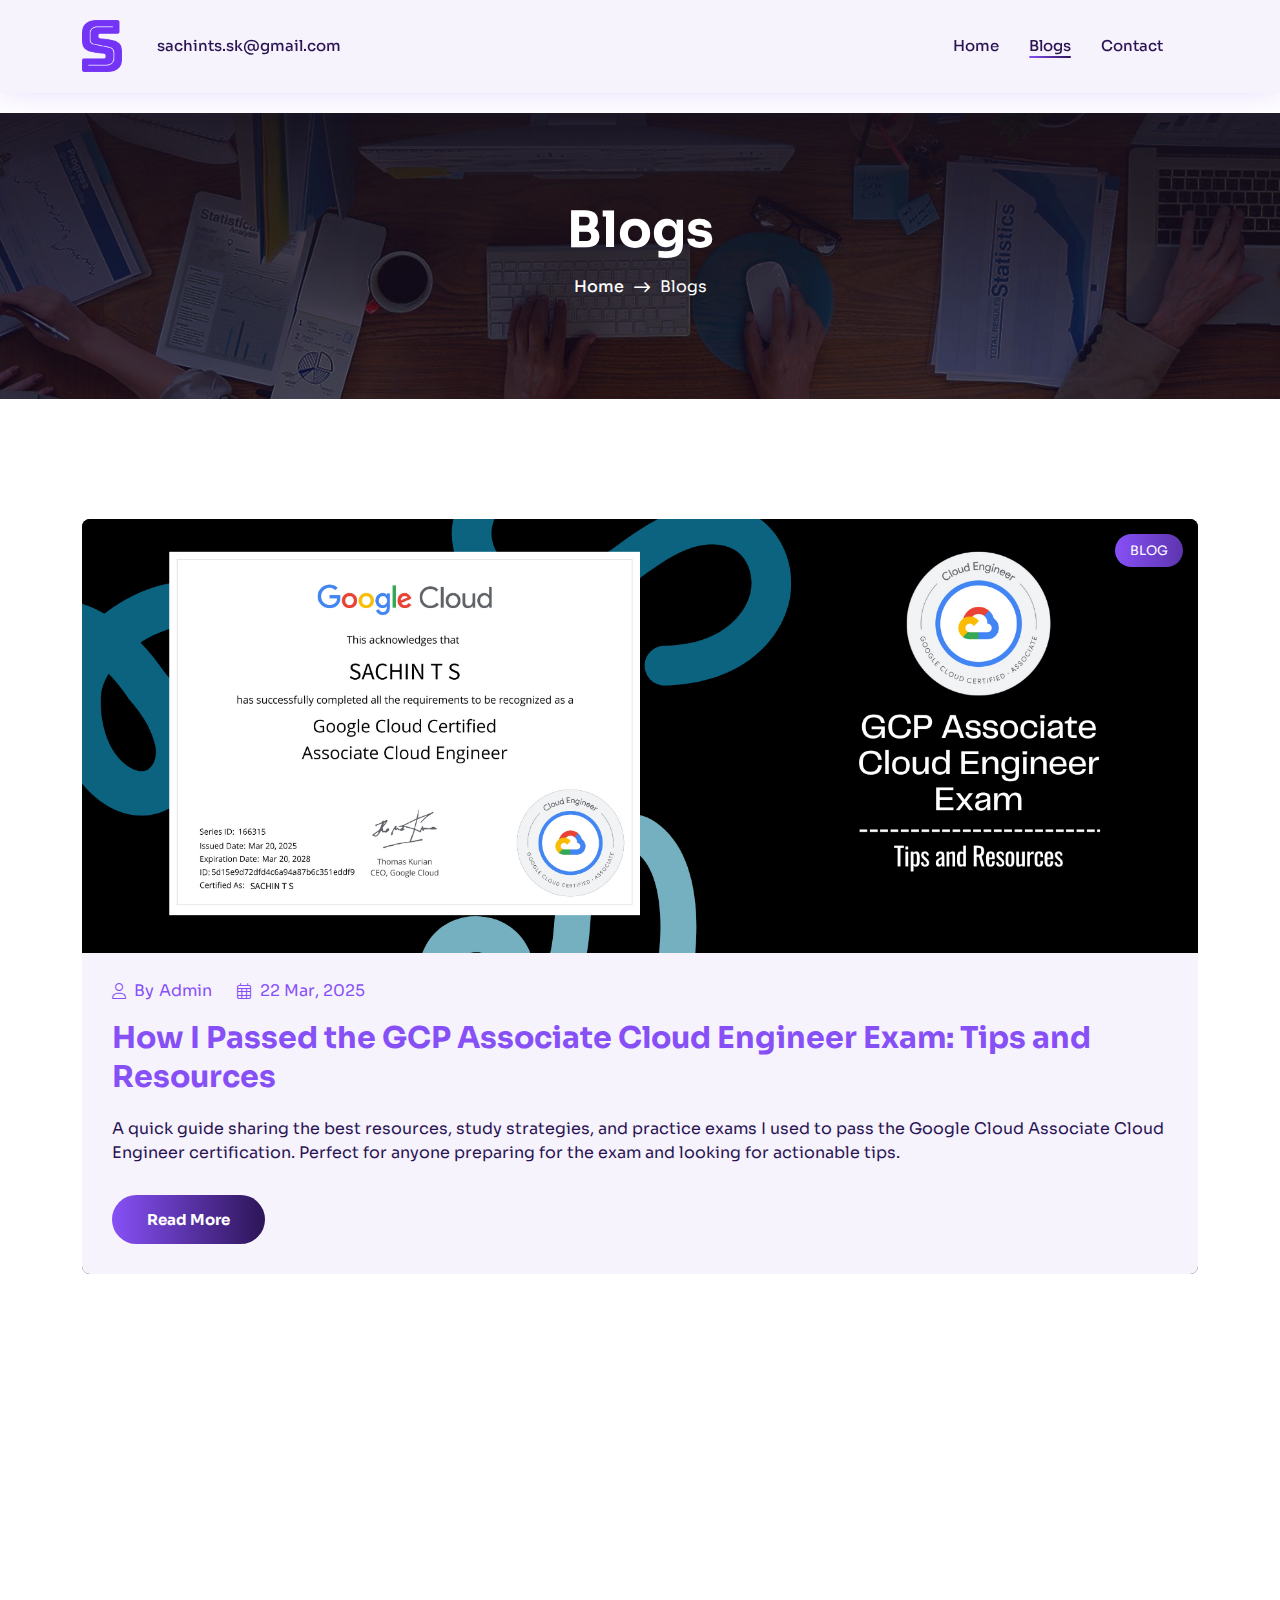
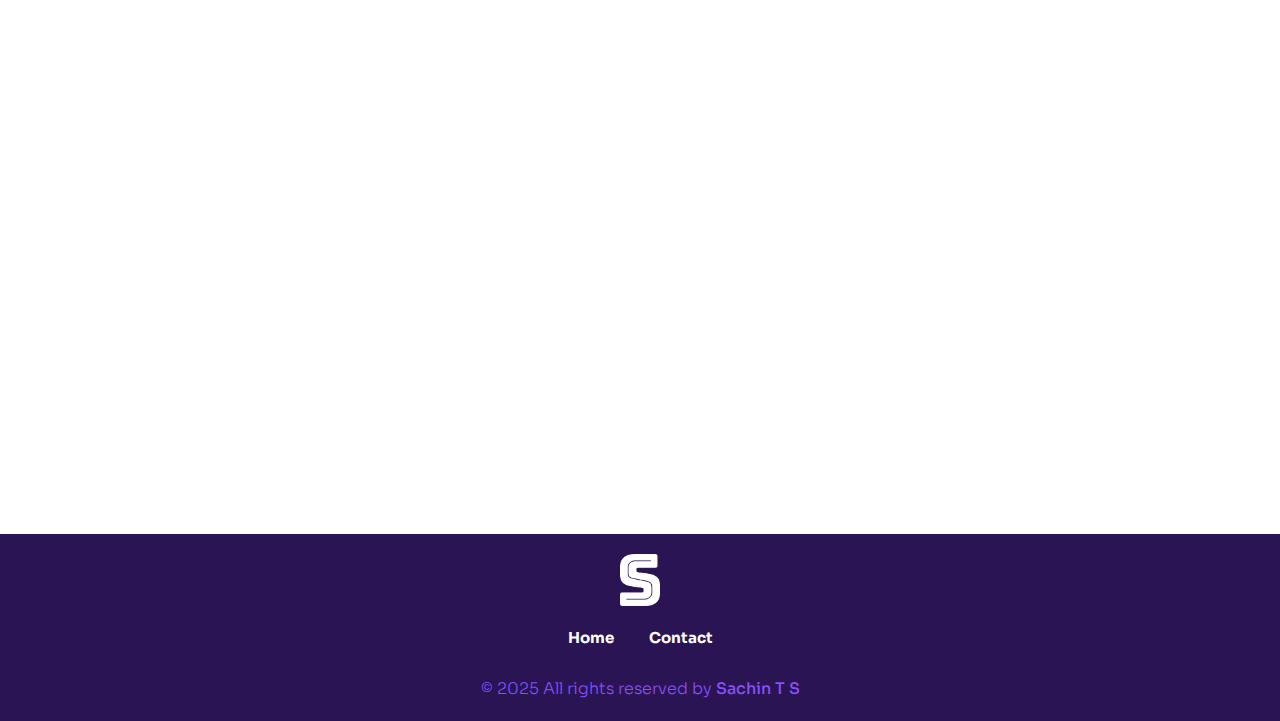
==== blog/index.html @ c93b5c6f "initial commit" ====
<!DOCTYPE html>
<html class="no-js" lang="en">

<head>
   <meta charset="utf-8" />
   <meta http-equiv="x-ua-compatible" content="ie=edge" />
   <meta name="viewport" content="width=device-width, initial-scale=1" />
   <meta name="description" content="" />

   <!-- Site Title -->
   <title>Blogs </title>

   <!-- Place favicon.ico in the root directory -->
   <link rel="apple-touch-icon" href="../assets/img/favicon.png" />
   <link rel="shortcut icon" type="image/png" href="../assets/img/favicon.png" />

   <!-- CSS here -->
   <link rel="stylesheet" href="../assets/css/animate.min.css" />
   <link rel="stylesheet" href="../assets/css/bootstrap.min.css" />
   <link rel="stylesheet" href="../assets/css/font-awesome-pro.min.css" />
   <link rel="stylesheet" href="../assets/css/flaticon_gerold.css" />
   <link rel="stylesheet" href="../assets/css/nice-select.css" />
   <link rel="stylesheet" href="../assets/css/backToTop.css" />
   <link rel="stylesheet" href="../assets/css/owl.carousel.min.css" />
   <link rel="stylesheet" href="../assets/css/swiper.min.css" />
   <link rel="stylesheet" href="../assets/css/odometer-theme-default.css" />
   <link rel="stylesheet" href="../assets/css/magnific-popup.css" />
   <link rel="stylesheet" href="../assets/css/main.css" />
   <link rel="stylesheet" href="../assets/css/main-2.css" />
   <link rel="stylesheet" href="../assets/css/main-3.css" />
   <link rel="stylesheet" href="../assets/css/light-mode.css" />
   <link rel="stylesheet" href="../assets/css/meanmenu.css" />
   <link rel="stylesheet" href="../assets/css/responsive.css" />
   <link rel="stylesheet" href="../assets/css/responsive-2.css" />
   <link rel="stylesheet" href="../assets/css/responsive-3.css" />
   <link rel="stylesheet" href="blog.css">
</head>

<body class="absolute_header inner-page light-mode">
   
<div id="content">
   <!-- HEADER START -->
  <header class="tj-header-area header-absolute">
   <div class="container">
      <div class="row">
         <div class="col-12 d-flex flex-wrap align-items-center">
            <div class="logo-box">
               <a href="../index.html">
                  <img src="../assets/img/logo/logo-dark.png" alt="" />
               </a>
            </div>
            <div class="header-info-list d-none d-md-inline-block">
               <ul class="ul-reset">
                  <li><a href="mailto:sachints.sk@gmail.com">sachints.sk@gmail.com</a></li>
               </ul>
            </div>
            <div class="header-menu" id="headerMenu">
               <nav>
                  <ul>
                     <li class=" ">
                        <a class="" href="../index.html">Home</a>
                       
                     </li>
                     <li class="current-menu-item">
                        <a href="../blog/">Blogs</a>
                        
                     </li>
                    
                     <li><a href="../contact.html">Contact</a></li>
                      <!--
                     <li><a href="services-light.html">Services</a></li>
                     <li><a href="portfolio-light.html">Portfolios</a></li>
                     <li class="">
                        <a href="blog-light.html">Blog</a>
                        
                     </li>
                    
                     -->
                  </ul>
               </nav>
            </div>
            <div class="mobile-menu d-lg-none"></div>
            <div class="header-button">
              
            </div>
            <div class="menu-bar d-lg-none">
               <button>
                  <span></span>
                  <span></span>
                  <span></span>
                  <span></span>
               </button>
            </div>
         </div>
      </div>
   </div>
</header>
<header class="tj-header-area header-2 header-sticky sticky-out">
   <div class="container">
      <div class="row">
         <div class="col-12 d-flex flex-wrap align-items-center">
            <div class="logo-box">
               <a href="../index.html">
                  <img src="../assets/img/logo/logo-dark.png" alt="" />
               </a>
            </div>
            <div class="header-info-list d-none d-md-inline-block">
               <ul class="ul-reset">
                  <li><a href="mailto:sachints.sk@gmail.com">sachints.sk@gmail.com</a></li>
               </ul>
            </div>
            <div class="header-menu" id="headerMenu">
               <nav>
                  <ul>
                     <li class=" ">
                        <a class="" href="../index.html">Home</a>
                       
                     </li>
                     <li class="current-menu-item">
                        <a href="../blog/">Blogs</a>
                        
                     </li>
                    
                    
                     <li><a href="../contact.html">Contact</a></li>
                      <!--
                     <li><a href="services-light.html">Services</a></li>
                     <li><a href="portfolio-light.html">Portfolios</a></li>
                    
                     <li><a href="contact-light.html">Contact</a></li>
                     -->
                  </ul>
               </nav>
            </div>
            <div class="mobile-menu d-lg-none"></div>
            <div class="header-button">
              
            </div>
            <div class="menu-bar d-lg-none">
               <button>
                  <span></span>
                  <span></span>
                  <span></span>
                  <span></span>
               </button>
            </div>
         </div>
      </div>
   </div>
</header>
<!-- HEADER END -->


   <main class="site-content" id="content">
     <!-- START: Breadcrumb Area -->
     <section class="breadcrumb_area" data-bg-image="../assets/img/blogbg.jpg"
     data-bg-color="#140C1C">
     <div class="container">
        <div class="row">
           <div class="col">
              <div class="breadcrumb_content d-flex flex-column align-items-center">
                 <h2 class="title wow fadeInUp" data-wow-delay=".3s">Blogs</h2>
                 <div class="breadcrumb_navigation wow fadeInUp" data-wow-delay=".5s">
                    <span><a href="../">Home</a></span>
                    <i class="far fa-long-arrow-right"></i>
                    <span class="current-item">Blogs</span>
                 </div>
              </div>
           </div>
        </div>
     </div>
  </section>
  <!-- END: Breadcrumb Area -->

      <!-- START: Blog Section -->
      <section class="full-width tj-posts__area">
         <div class="container">
            <div class="row justify-content-center">
               
               <div class="tj-post__container">
                  <article class="tj-post wow fadeInUp" data-wow-delay=".3s">
                     <div class="tj-post__thumb">
                        <a href="How-I-Passed-the-GCP-Associate-Cloud-Engineer-Exam.html">
                           <img src="../assets/img/blog/GCP-Associate-Cloud-Engineer-Exam.png" alt="" />
                        </a>

                        <a href="#" class="category">Blog</a>
                     </div>
                     <div class="tj-post__content">
                        <div class="tj-post__meta entry-meta">
                           <span><i class="fa-light fa-user"></i> <a href="#">By Admin</a></span>
                           <span><i class="fa-light fa-calendar-days"></i> 22 Mar, 2025</span>
                          
                        </div>
                        <h3 class="tj-post__title entry-title">
                           <a href="How-I-Passed-the-GCP-Associate-Cloud-Engineer-Exam.html">How I Passed the GCP Associate Cloud Engineer Exam: Tips and Resources</a>
                        </h3>
                        <div class="tj-post__excerpt">
                           <p>
                              A quick guide sharing the best resources, study strategies, and practice exams I used to pass the Google Cloud Associate Cloud Engineer certification. Perfect for anyone preparing for the exam and looking for actionable tips.
                           </p>
                        </div>
                        <div class="tj-post__btn">
                           <a href="How-I-Passed-the-GCP-Associate-Cloud-Engineer-Exam.html" class="tj-btn-primary">Read more</a>
                        </div>
                     </div>
                  </article>

                  

                  

                  
                  

                  
               </div>

               
            </div>

            
         </div>
<br>
         <div class="container">
            <div class="row justify-content-center">
               
               <div class="tj-post__container">
                  <article class="tj-post wow fadeInUp" data-wow-delay=".3s">
                     <div class="tj-post__thumb">
                        <a href="Published-My-First-App-on-the-Google-Play-Store.html">
                           <img src="../assets/img/blog/CraftaStory-bannerblog.png" alt="" />
                        </a>

                        <a href="#" class="category">Project</a>
                     </div>
                     <div class="tj-post__content">
                        <div class="tj-post__meta entry-meta">
                           <span><i class="fa-light fa-user"></i> <a href="#">By Admin</a></span>
                           <span><i class="fa-light fa-calendar-days"></i> 20 Jan, 2025</span>
                          
                        </div>
                        <h3 class="tj-post__title entry-title">
                           <a href="Published-My-First-App-on-the-Google-Play-Store.html">Finally Here! I've Published My First App on the Google Play Store!</a>
                        </h3>
                        <div class="tj-post__excerpt">
                           <p>
                              I'm beyond excited to announce that my first app, Craft a Story, is officially available on the Google Play Store! It's been a journey filled with challenges, learning, and lots of coding, and I'm thrilled to finally share it with the world.
                           </p>
                        </div>
                        <div class="tj-post__btn">
                           <a href="Published-My-First-App-on-the-Google-Play-Store.html" class="tj-btn-primary">Read more</a>
                        </div>
                     </div>
                  </article>

                  

                  

                  
                  

                  
               </div>

               
            </div>

            
         </div>

      </section>
      <!-- END: Blog Section -->
   </main>

   <!-- FOOTER AREA START -->
   <footer class="tj-footer-area">
      <div class="container">
         <div class="row">
            <div class="col-md-12 text-center">
               <div class="footer-logo-box">
                  <a href="#"><img src="../assets/img/logo/logo.png" alt="" /></a>
               </div>
               <div class="footer-menu">
                  <nav>
                     <ul>
                       
                       
                        <li><a href="../index.html">Home</a></li>
                        <li><a href="../contact.html">Contact</a></li>
                     </ul>
                  </nav>
               </div>
               <div class="copy-text">
                  <p>&copy; 2025 All rights reserved by <a href="#" target="_blank">Sachin T S</a></p>
               </div>
            </div>
         </div>
      </div>
   </footer>
   <!-- FOOTER AREA END -->
</div>
   <!-- JS here -->
   <script src="../assets/js/jquery.min.js"></script>
   <script src="../assets/js/bootstrap.bundle.min.js"></script>
   <script src="../assets/js/nice-select.min.js"></script>
   <script src="../assets/js/backToTop.js"></script>
   <script src="../assets/js/appear.min.js"></script>
   <script src="../assets/js/wow.min.js"></script>
   <script src="../assets/js/gsap.min.js"></script>
   <script src="../assets/js/ScrollTrigger.min.js"></script>
   <script src="../assets/js/lenis.min.js"></script>
   <script src="../assets/js/lightcase.js"></script>
   <script src="../assets/js/owl.carousel.min.js"></script>
   <script src="../assets/js/swiper.min.js"></script>
   <script src="../assets/js/imagesloaded-pkgd.js"></script>
   <script src="../assets/js/isotope.pkgd.min.js"></script>
   <script src="../assets/js/odometer.min.js"></script>
   <script src="../assets/js/magnific-popup.js"></script>
   <script src="../assets/js/validate.min.js"></script>
   <script src="../assets/js/meanmenu.js"></script>
   <script src="../assets/js/main.js"></script>





     

</body>

</html>
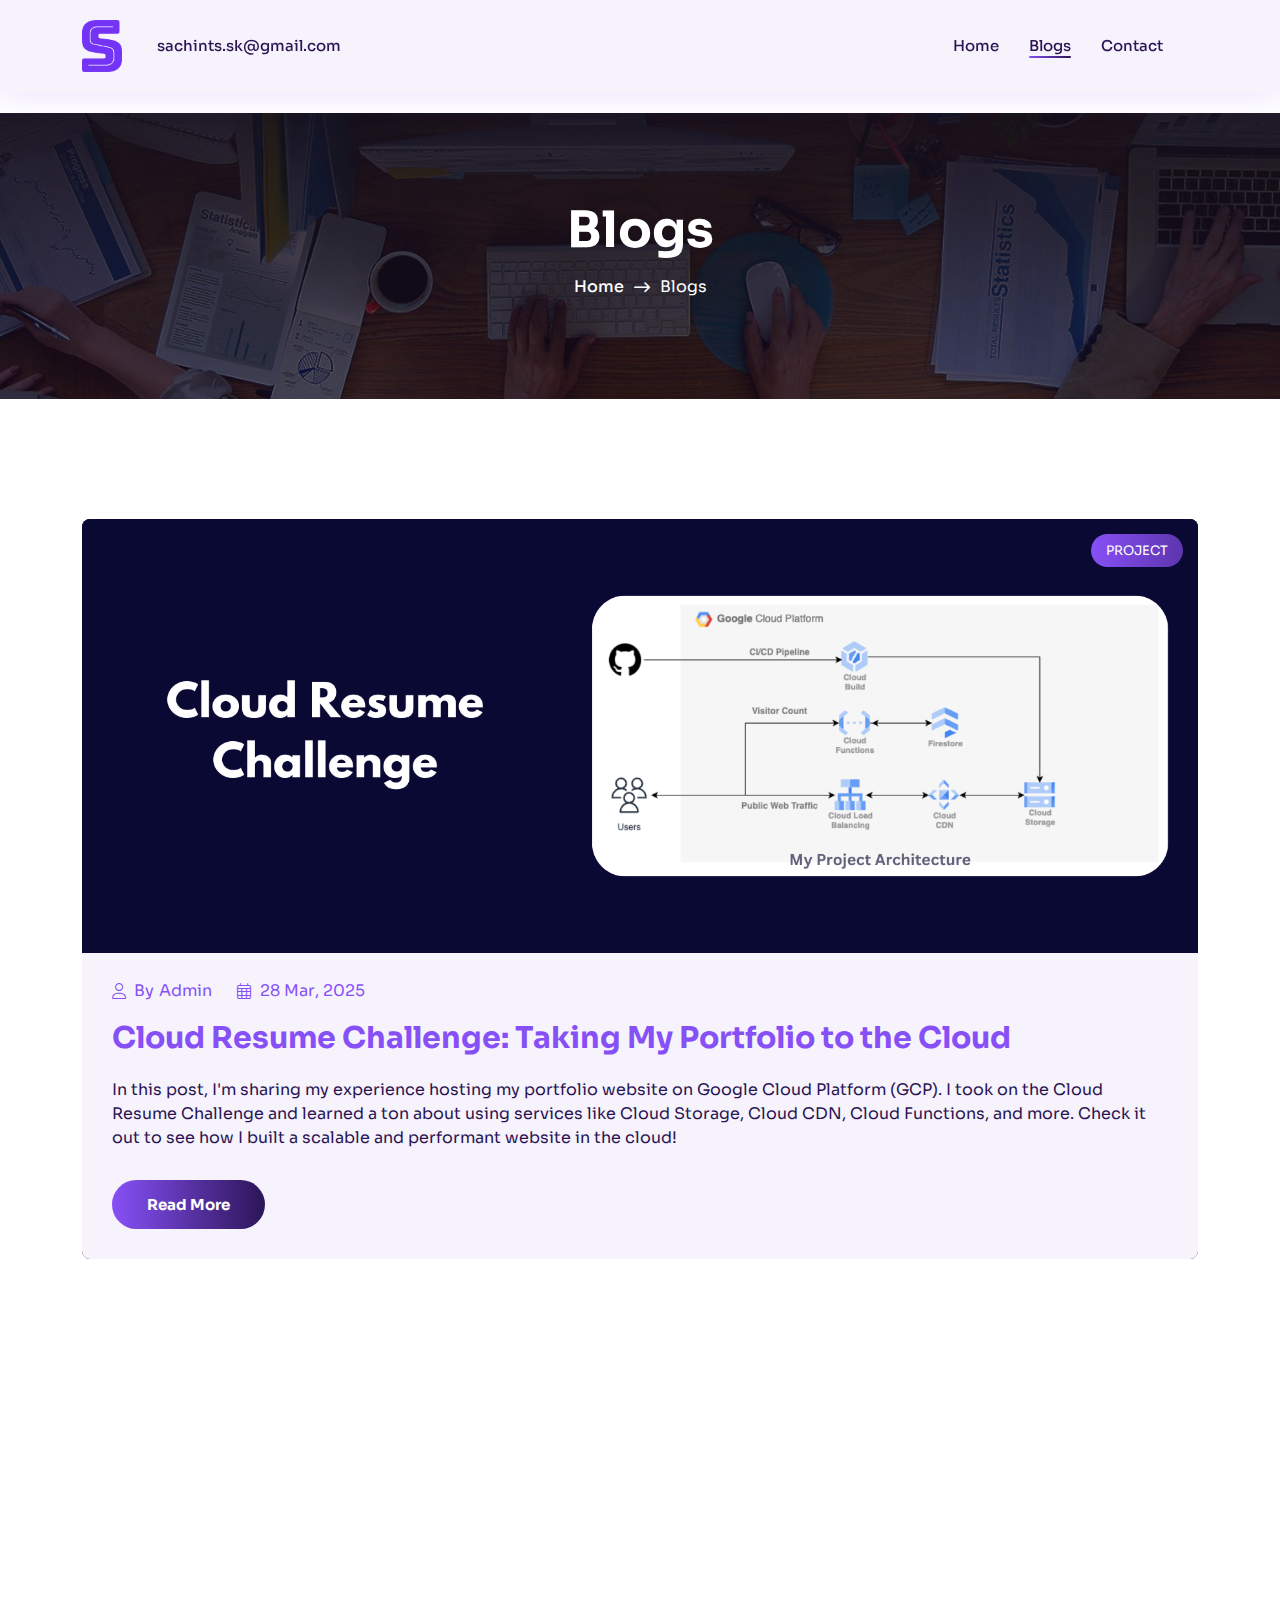
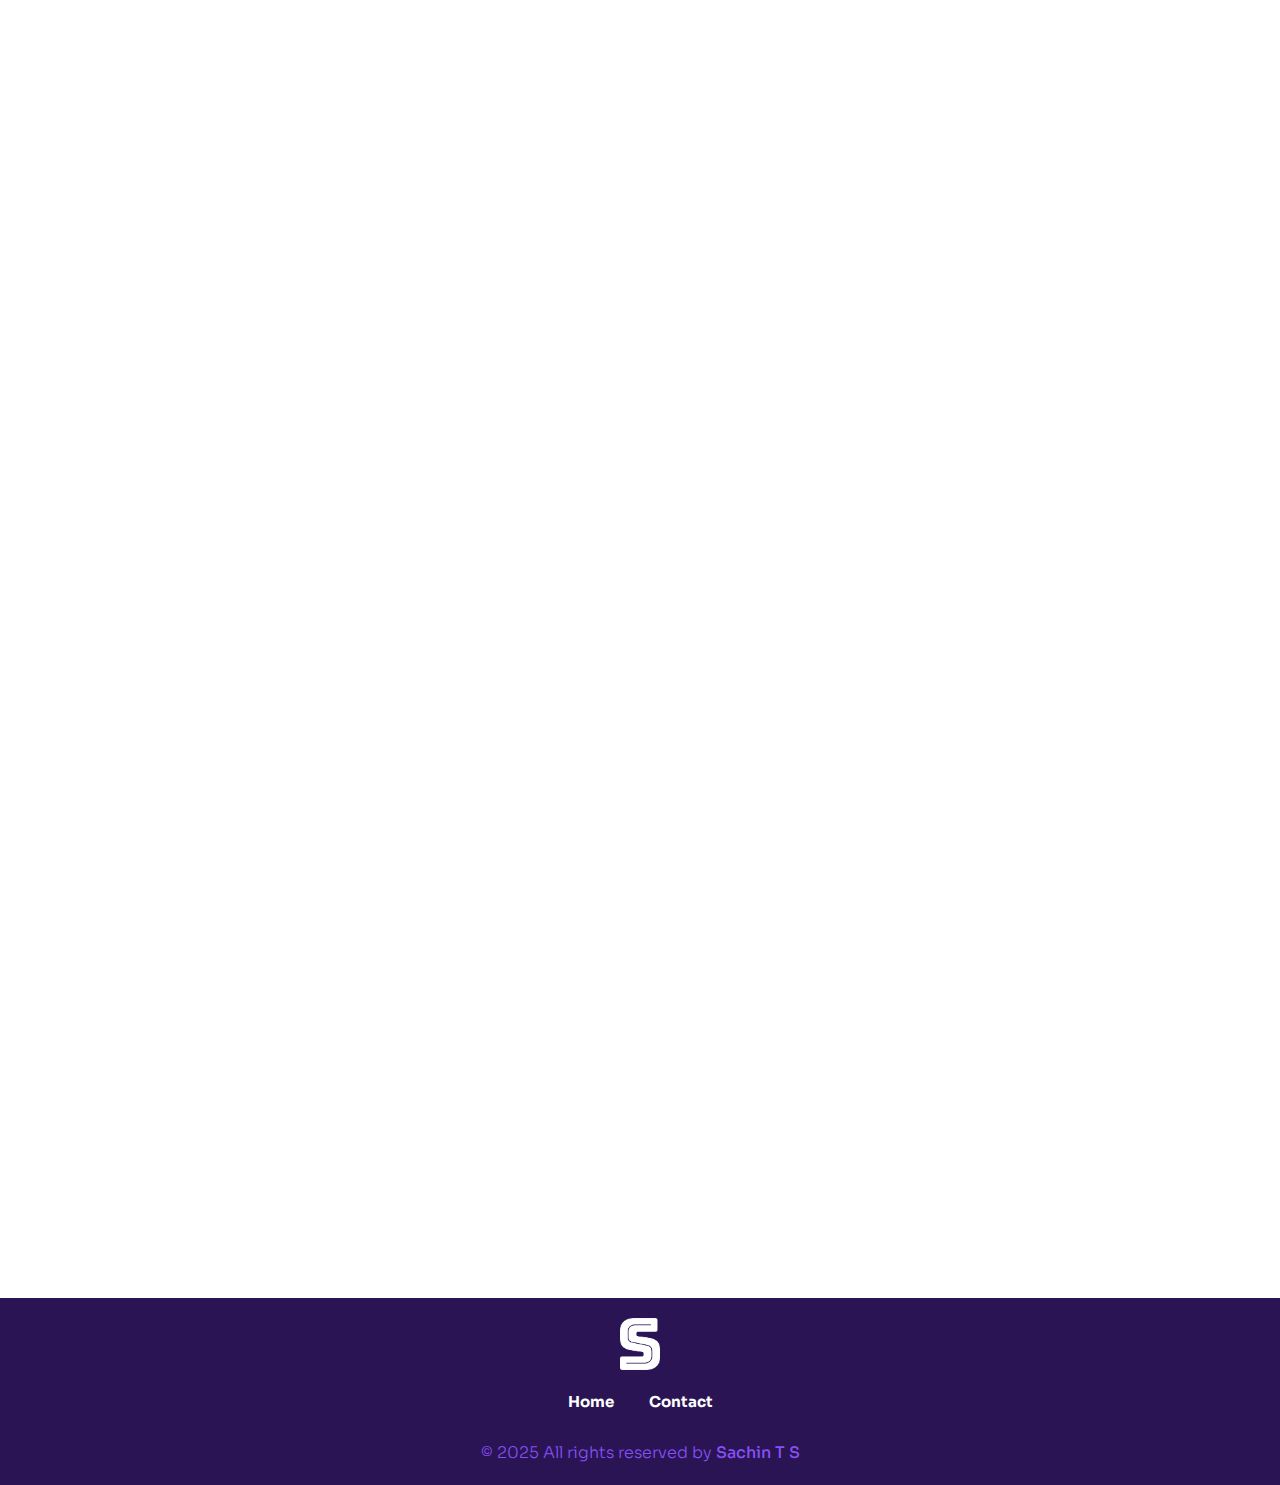
==== commit aee7ffc1: "Project Updates - 28/3/25" ====
--- a/blog/index.html
+++ b/blog/index.html
@@ -180,6 +180,41 @@
                <div class="tj-post__container">
                   <article class="tj-post wow fadeInUp" data-wow-delay=".3s">
                      <div class="tj-post__thumb">
+                        <a href="Cloud-Resume-Challenge.html">
+                           <img src="../assets/img/blog/cloudresumechallenge1728x672.png" alt="" />
+                        </a>
+
+                        <a href="#" class="category">Project</a>
+                     </div>
+                     <div class="tj-post__content">
+                        <div class="tj-post__meta entry-meta">
+                           <span><i class="fa-light fa-user"></i> <a href="#">By Admin</a></span>
+                           <span><i class="fa-light fa-calendar-days"></i> 28 Mar, 2025</span>
+                          
+                        </div>
+                        <h3 class="tj-post__title entry-title">
+                           <a href="Cloud-Resume-Challenge.html">Cloud Resume Challenge: Taking My Portfolio to the Cloud</a>
+                        </h3>
+                        <div class="tj-post__excerpt">
+                           <p>
+                              In this post, I'm sharing my experience hosting my portfolio website on Google Cloud Platform (GCP). I took on the Cloud Resume Challenge and learned a ton about using services like Cloud Storage, Cloud CDN, Cloud Functions, and more. Check it out to see how I built a scalable and performant website in the cloud!
+                           </p>
+                        </div>
+                        <div class="tj-post__btn">
+                           <a href="Cloud-Resume-Challenge.html" class="tj-btn-primary">Read more</a>
+                        </div>
+                     </div>
+                  </article>   
+               </div>             
+            </div>           
+         </div>
+         <br>
+         <div class="container">
+            <div class="row justify-content-center">
+               
+               <div class="tj-post__container">
+                  <article class="tj-post wow fadeInUp" data-wow-delay=".3s">
+                     <div class="tj-post__thumb">
                         <a href="How-I-Passed-the-GCP-Associate-Cloud-Engineer-Exam.html">
                            <img src="../assets/img/blog/GCP-Associate-Cloud-Engineer-Exam.png" alt="" />
                         </a>
@@ -204,22 +239,9 @@
                            <a href="How-I-Passed-the-GCP-Associate-Cloud-Engineer-Exam.html" class="tj-btn-primary">Read more</a>
                         </div>
                      </div>
-                  </article>
-
-                  
-
-                  
-
-                  
-                  
-
-                  
-               </div>
-
-               
-            </div>
-
-            
+                  </article>   
+               </div>             
+            </div>           
          </div>
 <br>
          <div class="container">
